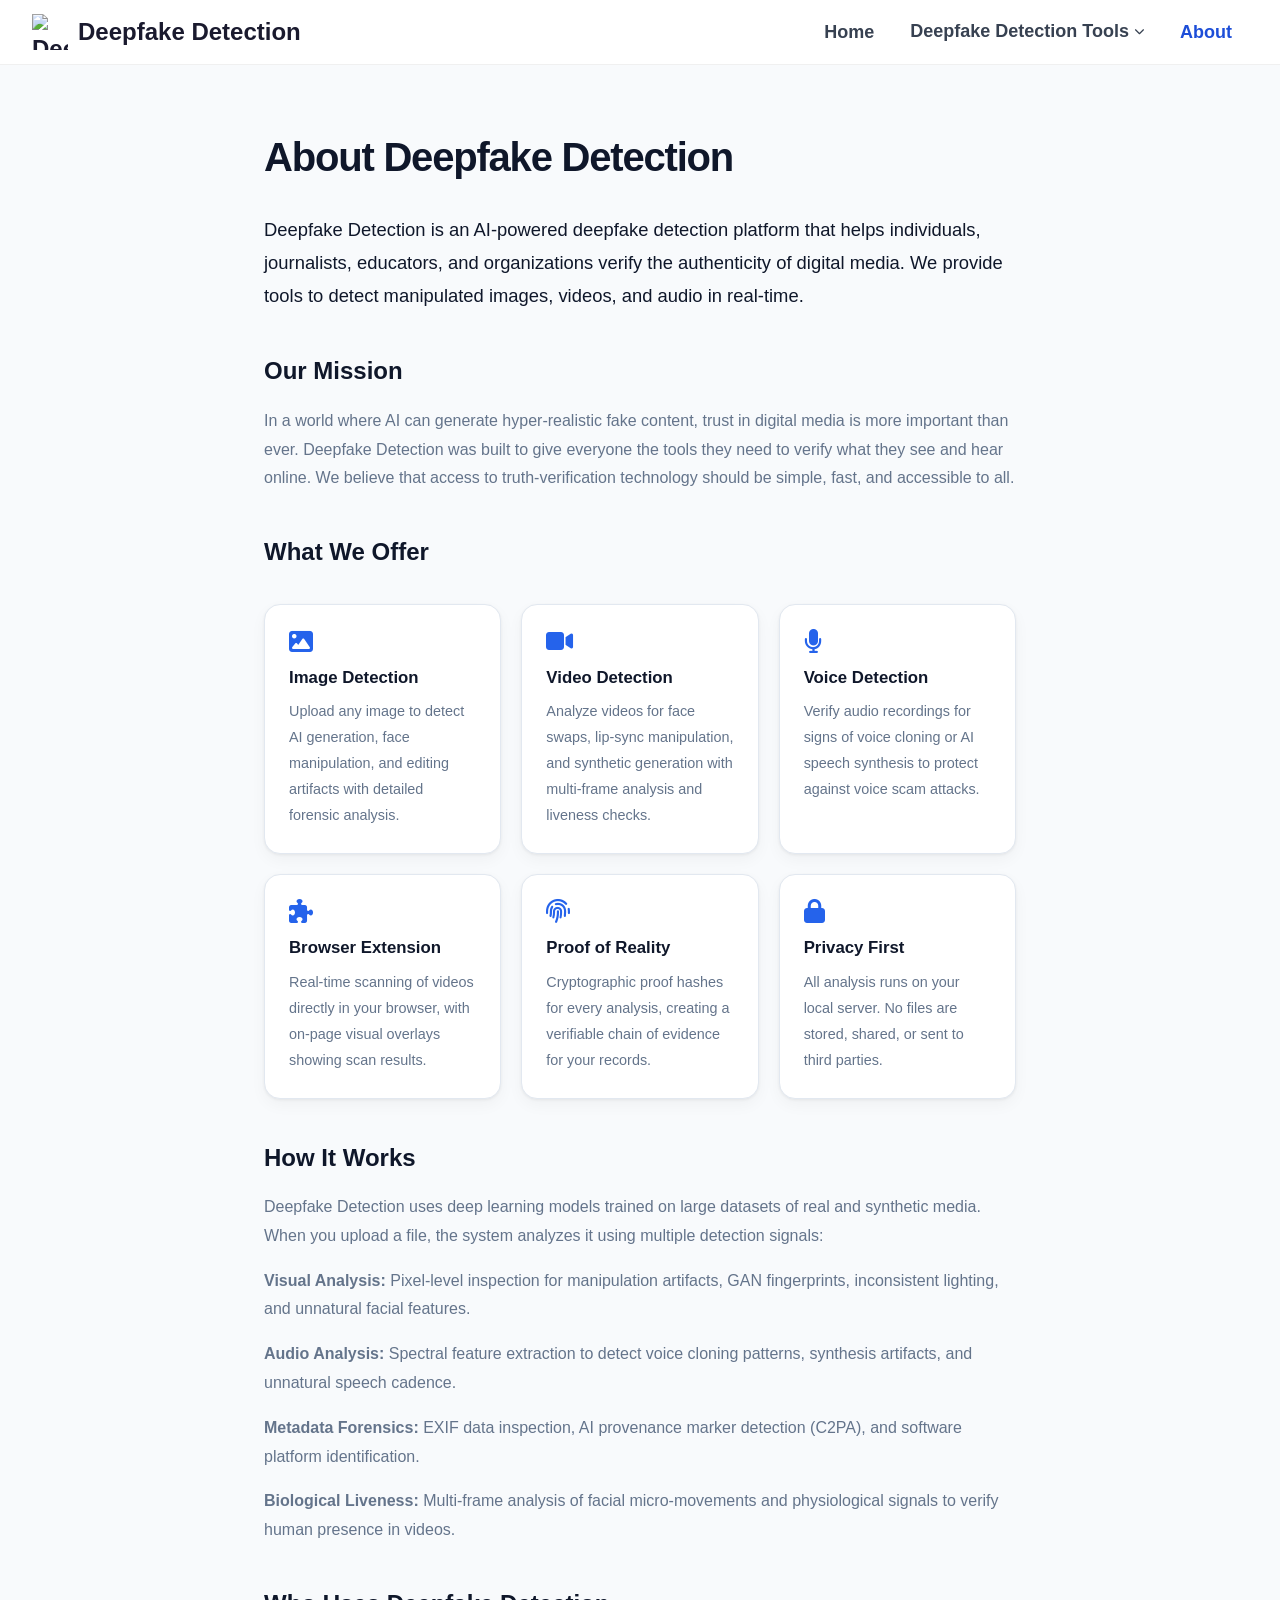
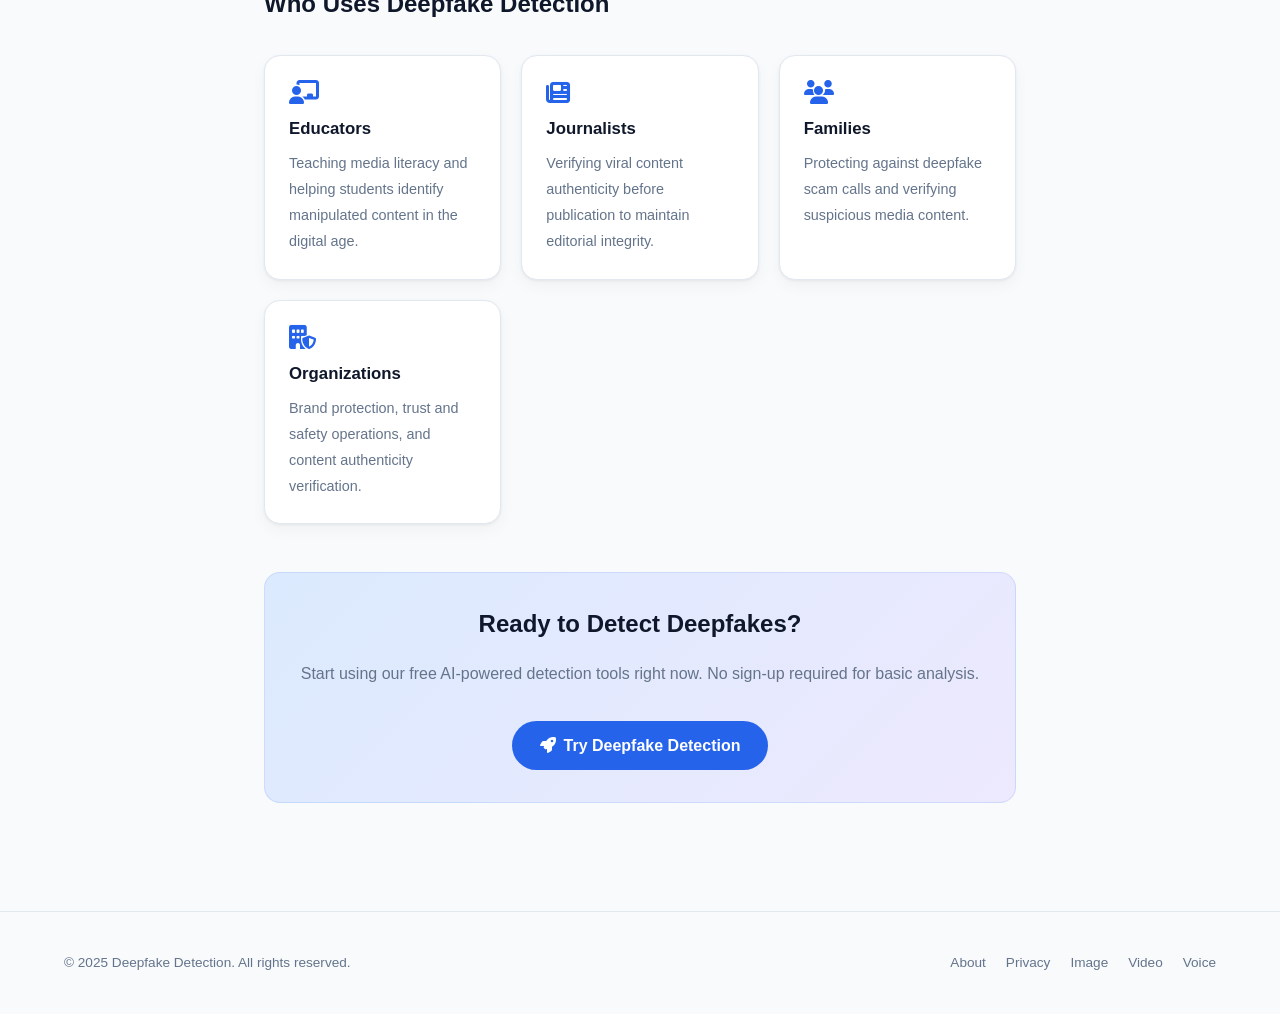
==== deepfake-shield/backend/templates/about.html @ c95b8a5d "27 2-update" ====
<!doctype html>
<html lang="en">
<head>
  <meta charset="utf-8">
  <meta name="viewport" content="width=device-width, initial-scale=1">
  <title>About - Deepfake Detection</title>
  <link rel="stylesheet" href="https://cdnjs.cloudflare.com/ajax/libs/font-awesome/6.4.0/css/all.min.css">
  <style>
    :root { --bg: #f8fafc; --ink: #0f172a; --muted: #64748b; --panel: #ffffff; --line: #e2e8f0; --accent: #2563eb; --accent-light: #dbeafe; --radius: 16px; --shadow: 0 1px 3px rgba(0,0,0,0.06), 0 6px 16px rgba(0,0,0,0.04); }
    * { box-sizing: border-box; margin: 0; padding: 0; }
    body { font-family: -apple-system, BlinkMacSystemFont, "Segoe UI", Roboto, sans-serif; color: var(--ink); background: var(--bg); line-height: 1.6; }
    a { color: var(--accent); text-decoration: none; }
    a:hover { text-decoration: underline; }

    .nav{position:sticky;top:0;z-index:100;background:#fff;border-bottom:1px solid #f0f0f0;padding:0 32px}
    .nav-inner{max-width:2589px;margin:0 auto;display:flex;align-items:center;justify-content:space-between;height:64px}
    .nav-brand{display:flex;align-items:center;gap:10px;font-weight:700;font-size:1.5rem;color:#1a1a2e}
    .nav-brand img{width:36px;height:36px}
    .nav-links{display:flex;align-items:center;gap:4px;flex-wrap:wrap}
    .nav-link{display:flex;align-items:center;padding:8px 16px;font-size:1.125rem;font-weight:600;color:#374151;border-radius:8px;transition:color .15s}
    .nav-link:hover,.nav-link.active{color:#1d4ed8;text-decoration:none}
    .nav-dropdown{position:relative}
    .nav-dropdown-btn{display:flex;align-items:center;gap:5px;padding:8px 16px;font-size:1.125rem;font-weight:600;color:#374151;border:none;background:none;cursor:pointer;border-radius:8px;font-family:inherit;transition:color .15s}
    .nav-dropdown-btn:hover{color:#1d4ed8}
    .nav-dropdown-btn i{font-size:.65rem;transition:transform .2s}
    .nav-dropdown-menu{display:none;position:absolute;top:100%;right:0;min-width:220px;background:#fff;border:1px solid #e8e8e8;border-radius:12px;box-shadow:0 8px 30px rgba(0,0,0,.1);padding:8px;margin-top:4px;z-index:200}
    .nav-dropdown:hover .nav-dropdown-menu{display:block}
    .nav-dropdown:hover .nav-dropdown-btn i{transform:rotate(180deg)}
    .nav-dropdown.open .nav-dropdown-menu{display:block}
    .nav-dropdown.open .nav-dropdown-btn i{transform:rotate(180deg)}
    .nav-dropdown-menu a{display:block;padding:10px 16px;font-size:.9rem;color:#333;border-radius:8px;font-weight:500}
    .nav-dropdown-menu a:hover{background:#f5f7ff;color:#2563eb}

    .container { max-width: 800px; margin: 0 auto; padding: 60px 24px; }
    h1 { font-size: 2.5rem; font-weight: 800; letter-spacing: -0.03em; margin-bottom: 24px; }
    h2 { font-size: 1.5rem; font-weight: 700; margin: 40px 0 16px; }
    p { color: var(--muted); margin-bottom: 16px; line-height: 1.8; }
    .hero-text { font-size: 1.15rem; color: var(--ink); margin-bottom: 32px; line-height: 1.8; }

    .features-grid { display: grid; grid-template-columns: repeat(auto-fit, minmax(220px, 1fr)); gap: 20px; margin: 32px 0; }
    .feature-card { padding: 24px; border-radius: var(--radius); background: var(--panel); border: 1px solid var(--line); box-shadow: var(--shadow); }
    .feature-card i { font-size: 1.5rem; color: var(--accent); margin-bottom: 12px; }
    .feature-card h3 { font-size: 1.05rem; margin-bottom: 8px; }
    .feature-card p { color: var(--muted); font-size: 0.9rem; margin: 0; }

    .team-section { margin-top: 48px; }
    .team-grid { display: grid; grid-template-columns: repeat(auto-fit, minmax(200px, 1fr)); gap: 20px; margin-top: 20px; }
    .team-card { padding: 24px; border-radius: var(--radius); background: var(--panel); border: 1px solid var(--line); text-align: center; }
    .team-avatar { width: 64px; height: 64px; border-radius: 50%; background: var(--accent-light); display: grid; place-items: center; margin: 0 auto 12px; }
    .team-avatar i { font-size: 1.5rem; color: var(--accent); }
    .team-card h3 { font-size: 1rem; margin-bottom: 4px; }
    .team-card p { color: var(--muted); font-size: 0.85rem; margin: 0; }

    .cta-box { margin-top: 48px; padding: 32px; border-radius: var(--radius); background: linear-gradient(135deg, var(--accent-light), #ede9fe); border: 1px solid rgba(37,99,235,0.12); text-align: center; }
    .cta-box h2 { margin-top: 0; }
    .cta-btn { display: inline-flex; align-items: center; gap: 8px; padding: 12px 28px; border-radius: 999px; background: var(--accent); color: white; font-weight: 700; margin-top: 16px; }
    .cta-btn:hover { text-decoration: none; transform: translateY(-1px); }

    .footer { padding: 40px 0; border-top: 1px solid var(--line); color: var(--muted); font-size: 0.85rem; margin-top: 48px; }
    .footer-inner { max-width: 1200px; margin: 0 auto; padding: 0 24px; display: flex; justify-content: space-between; align-items: center; flex-wrap: wrap; gap: 16px; }
    .footer-links { display: flex; gap: 20px; }
    .footer-links a { color: var(--muted); }

    @media (max-width: 640px) { .nav { padding: 0 18px; } .nav-links { display: none; } }
  </style>
</head>
<body>
  <nav class="nav">
    <div class="nav-inner">
      <a href="/" class="nav-brand"><img src="https://deepfakedetection.io/_next/image?url=%2Flogo-96x96.png&w=64&q=75" alt="Deepfake Detection Logo"> Deepfake Detection</a>
      <div class="nav-links">
        <a href="/" class="nav-link">Home</a>
        <div class="nav-dropdown" id="toolsDropdown">
          <button class="nav-dropdown-btn" onclick="document.getElementById('toolsDropdown').classList.toggle('open')">
            Deepfake Detection Tools <i class="fa-solid fa-chevron-down"></i>
          </button>
          <div class="nav-dropdown-menu">
            <a href="/deepfake-image-detection">Deepfake Image Detection</a>
            <a href="/deepfake-video-detection">Deepfake Video Detection</a>
            <a href="/deepfake-voice-detection">Deepfake Voice Detection</a>
          </div>
        </div>
        <a href="/about" class="nav-link active">About</a>
      </div>
    </div>
  </nav>

  <main class="container">
    <h1>About Deepfake Detection</h1>
    <p class="hero-text">Deepfake Detection is an AI-powered deepfake detection platform that helps individuals, journalists, educators, and organizations verify the authenticity of digital media. We provide tools to detect manipulated images, videos, and audio in real-time.</p>

    <h2>Our Mission</h2>
    <p>In a world where AI can generate hyper-realistic fake content, trust in digital media is more important than ever. Deepfake Detection was built to give everyone the tools they need to verify what they see and hear online. We believe that access to truth-verification technology should be simple, fast, and accessible to all.</p>

    <h2>What We Offer</h2>
    <div class="features-grid">
      <div class="feature-card">
        <i class="fa-solid fa-image"></i>
        <h3>Image Detection</h3>
        <p>Upload any image to detect AI generation, face manipulation, and editing artifacts with detailed forensic analysis.</p>
      </div>
      <div class="feature-card">
        <i class="fa-solid fa-video"></i>
        <h3>Video Detection</h3>
        <p>Analyze videos for face swaps, lip-sync manipulation, and synthetic generation with multi-frame analysis and liveness checks.</p>
      </div>
      <div class="feature-card">
        <i class="fa-solid fa-microphone"></i>
        <h3>Voice Detection</h3>
        <p>Verify audio recordings for signs of voice cloning or AI speech synthesis to protect against voice scam attacks.</p>
      </div>
      <div class="feature-card">
        <i class="fa-solid fa-puzzle-piece"></i>
        <h3>Browser Extension</h3>
        <p>Real-time scanning of videos directly in your browser, with on-page visual overlays showing scan results.</p>
      </div>
      <div class="feature-card">
        <i class="fa-solid fa-fingerprint"></i>
        <h3>Proof of Reality</h3>
        <p>Cryptographic proof hashes for every analysis, creating a verifiable chain of evidence for your records.</p>
      </div>
      <div class="feature-card">
        <i class="fa-solid fa-lock"></i>
        <h3>Privacy First</h3>
        <p>All analysis runs on your local server. No files are stored, shared, or sent to third parties.</p>
      </div>
    </div>

    <h2>How It Works</h2>
    <p>Deepfake Detection uses deep learning models trained on large datasets of real and synthetic media. When you upload a file, the system analyzes it using multiple detection signals:</p>
    <p><strong>Visual Analysis:</strong> Pixel-level inspection for manipulation artifacts, GAN fingerprints, inconsistent lighting, and unnatural facial features.</p>
    <p><strong>Audio Analysis:</strong> Spectral feature extraction to detect voice cloning patterns, synthesis artifacts, and unnatural speech cadence.</p>
    <p><strong>Metadata Forensics:</strong> EXIF data inspection, AI provenance marker detection (C2PA), and software platform identification.</p>
    <p><strong>Biological Liveness:</strong> Multi-frame analysis of facial micro-movements and physiological signals to verify human presence in videos.</p>

    <h2>Who Uses Deepfake Detection</h2>
    <div class="features-grid">
      <div class="feature-card">
        <i class="fa-solid fa-chalkboard-teacher"></i>
        <h3>Educators</h3>
        <p>Teaching media literacy and helping students identify manipulated content in the digital age.</p>
      </div>
      <div class="feature-card">
        <i class="fa-solid fa-newspaper"></i>
        <h3>Journalists</h3>
        <p>Verifying viral content authenticity before publication to maintain editorial integrity.</p>
      </div>
      <div class="feature-card">
        <i class="fa-solid fa-users"></i>
        <h3>Families</h3>
        <p>Protecting against deepfake scam calls and verifying suspicious media content.</p>
      </div>
      <div class="feature-card">
        <i class="fa-solid fa-building-shield"></i>
        <h3>Organizations</h3>
        <p>Brand protection, trust and safety operations, and content authenticity verification.</p>
      </div>
    </div>

    <div class="cta-box">
      <h2>Ready to Detect Deepfakes?</h2>
      <p>Start using our free AI-powered detection tools right now. No sign-up required for basic analysis.</p>
      <a href="/deepfake-image-detection" class="cta-btn"><i class="fa-solid fa-rocket"></i> Try Deepfake Detection</a>
    </div>
  </main>

  <footer class="footer">
    <div class="footer-inner">
      <span>&copy; 2025 Deepfake Detection. All rights reserved.</span>
      <div class="footer-links">
        <a href="/about">About</a>
        <a href="/privacy-policy">Privacy</a>
        <a href="/deepfake-image-detection">Image</a>
        <a href="/deepfake-video-detection">Video</a>
        <a href="/deepfake-voice-detection">Voice</a>
      </div>
    </div>
  </footer>
</body>
</html>
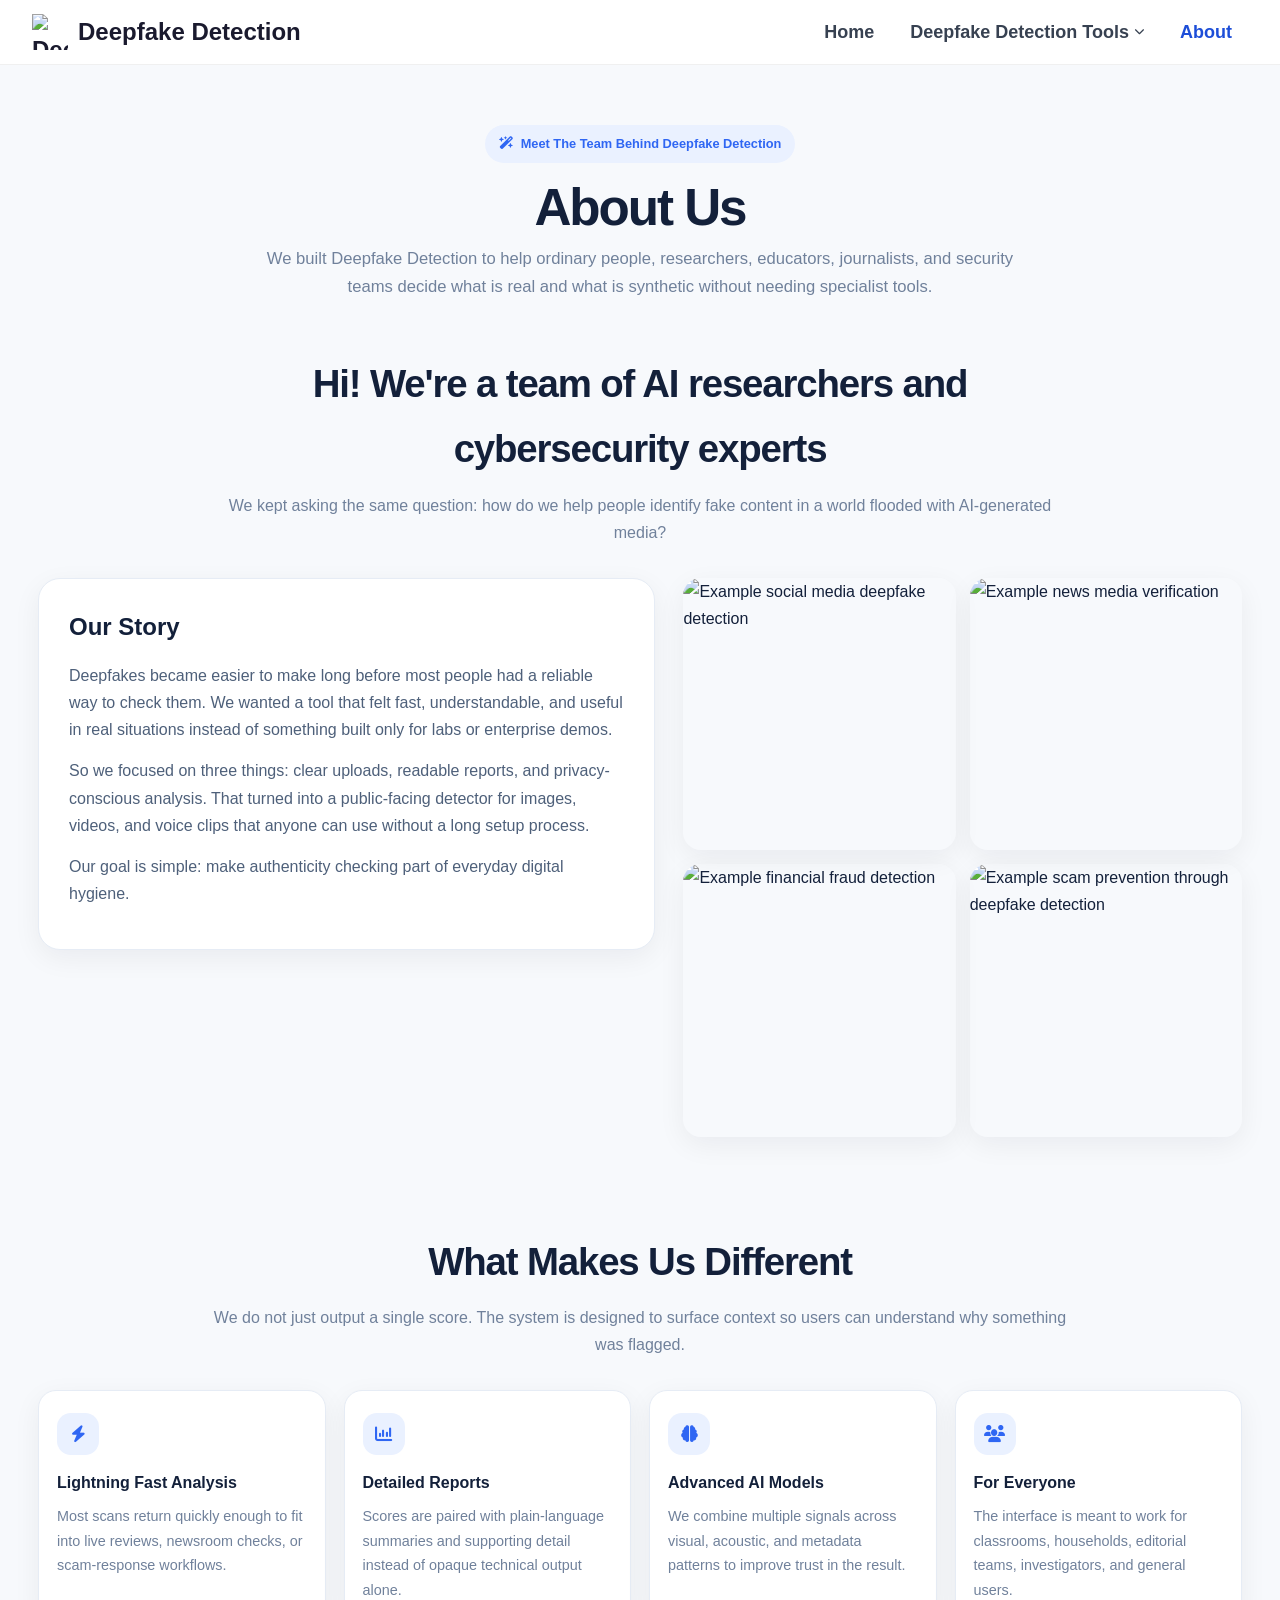
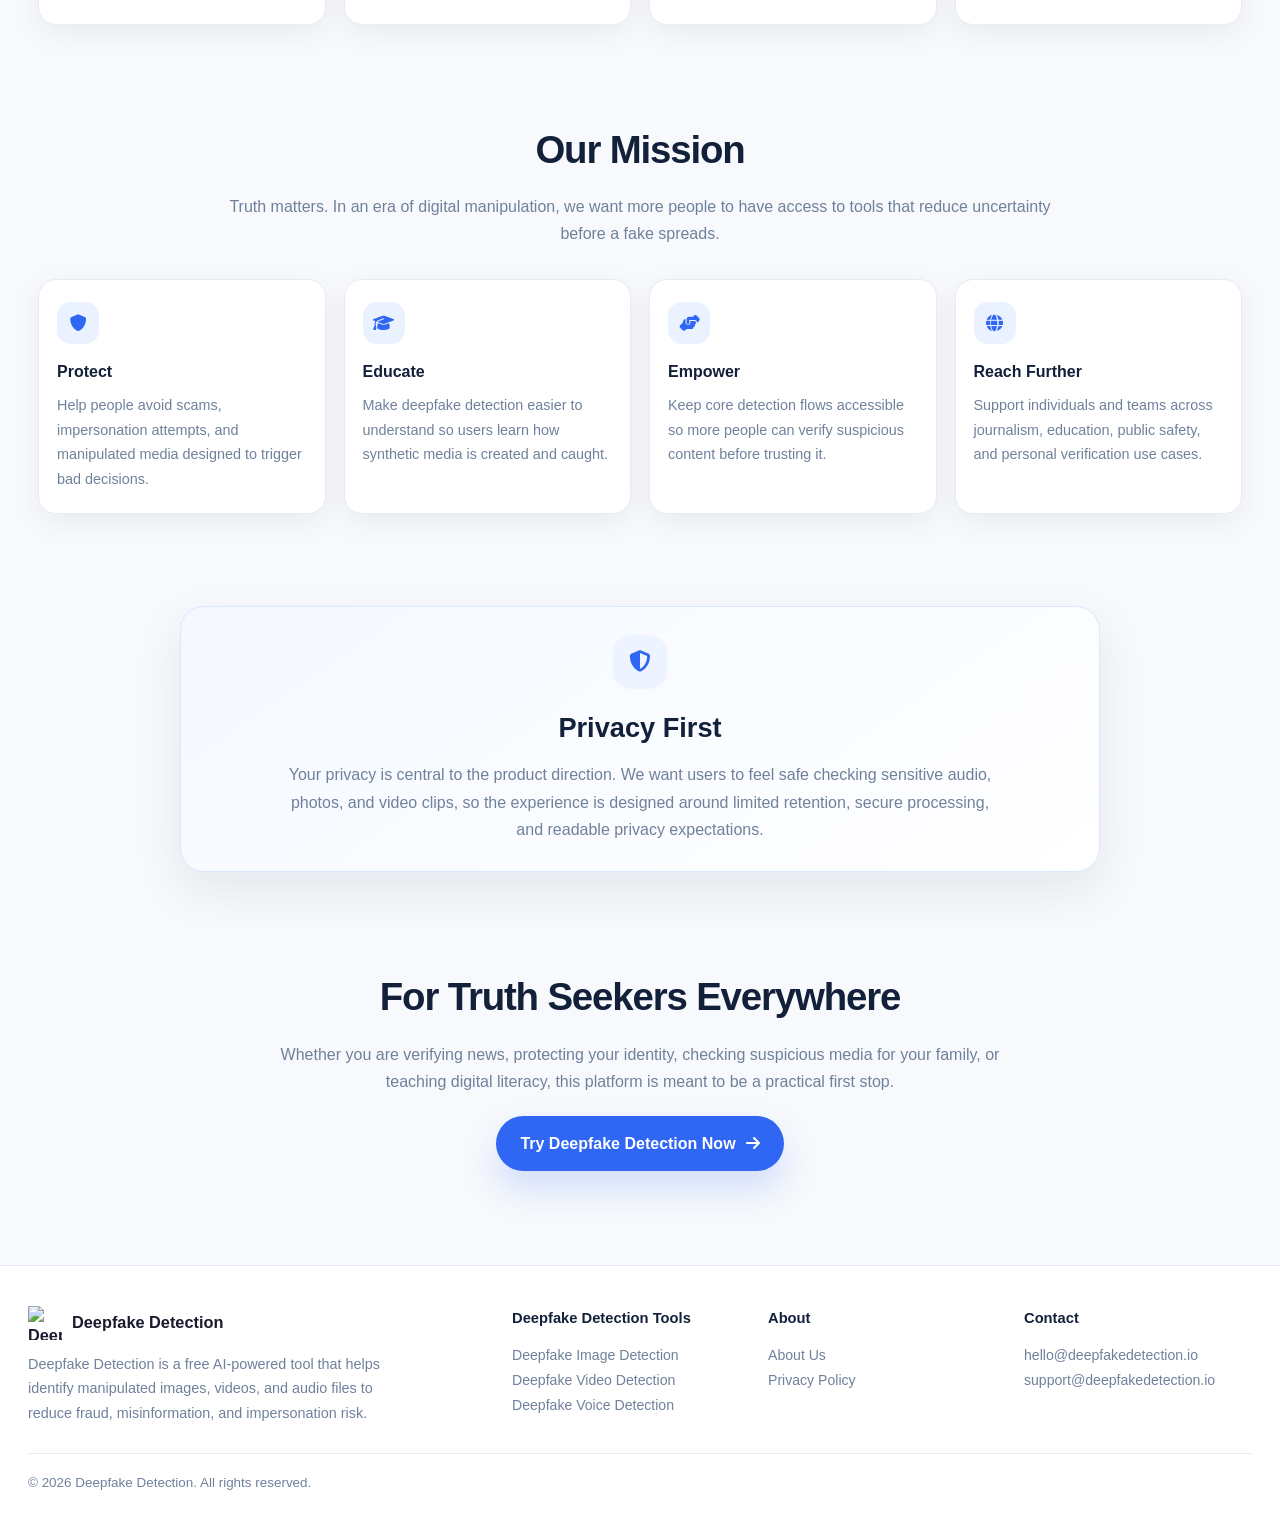
==== commit fe6995b9: "Redesign site pages to match reference site visual language - Rewrite about.html: hero section, stor" ====
--- a/deepfake-shield/backend/templates/about.html
+++ b/deepfake-shield/backend/templates/about.html
@@ -3,65 +3,70 @@
 <head>
   <meta charset="utf-8">
   <meta name="viewport" content="width=device-width, initial-scale=1">
-  <title>About - Deepfake Detection</title>
+  <title>About Us - Deepfake Detection</title>
+  <link rel="icon" type="image/png" href="https://deepfakedetection.io/_next/image?url=%2Flogo-96x96.png&w=64&q=75">
   <link rel="stylesheet" href="https://cdnjs.cloudflare.com/ajax/libs/font-awesome/6.4.0/css/all.min.css">
   <style>
-    :root { --bg: #f8fafc; --ink: #0f172a; --muted: #64748b; --panel: #ffffff; --line: #e2e8f0; --accent: #2563eb; --accent-light: #dbeafe; --radius: 16px; --shadow: 0 1px 3px rgba(0,0,0,0.06), 0 6px 16px rgba(0,0,0,0.04); }
-    * { box-sizing: border-box; margin: 0; padding: 0; }
-    body { font-family: -apple-system, BlinkMacSystemFont, "Segoe UI", Roboto, sans-serif; color: var(--ink); background: var(--bg); line-height: 1.6; }
-    a { color: var(--accent); text-decoration: none; }
-    a:hover { text-decoration: underline; }
-
+    :root{--bg:#f7f9fc;--panel:#fff;--ink:#13203a;--muted:#70819b;--line:#e6ecf5;--accent:#2f66f3;--accent-soft:#eaf1ff;--shadow:0 8px 28px rgba(17,24,39,.06);--shadow-lg:0 18px 48px rgba(17,24,39,.08)}
+    *{box-sizing:border-box;margin:0;padding:0}
+    body{font-family:-apple-system,BlinkMacSystemFont,"Segoe UI",Roboto,Helvetica,Arial,sans-serif;background:var(--bg);color:var(--ink);line-height:1.7}
+    a{color:inherit;text-decoration:none}
+    img{display:block;max-width:100%}
     .nav{position:sticky;top:0;z-index:100;background:#fff;border-bottom:1px solid #f0f0f0;padding:0 32px}
     .nav-inner{max-width:2589px;margin:0 auto;display:flex;align-items:center;justify-content:space-between;height:64px}
     .nav-brand{display:flex;align-items:center;gap:10px;font-weight:700;font-size:1.5rem;color:#1a1a2e}
     .nav-brand img{width:36px;height:36px}
     .nav-links{display:flex;align-items:center;gap:4px;flex-wrap:wrap}
     .nav-link{display:flex;align-items:center;padding:8px 16px;font-size:1.125rem;font-weight:600;color:#374151;border-radius:8px;transition:color .15s}
-    .nav-link:hover,.nav-link.active{color:#1d4ed8;text-decoration:none}
+    .nav-link:hover,.nav-link.active{color:#1d4ed8}
     .nav-dropdown{position:relative}
     .nav-dropdown-btn{display:flex;align-items:center;gap:5px;padding:8px 16px;font-size:1.125rem;font-weight:600;color:#374151;border:none;background:none;cursor:pointer;border-radius:8px;font-family:inherit;transition:color .15s}
     .nav-dropdown-btn:hover{color:#1d4ed8}
     .nav-dropdown-btn i{font-size:.65rem;transition:transform .2s}
     .nav-dropdown-menu{display:none;position:absolute;top:100%;right:0;min-width:220px;background:#fff;border:1px solid #e8e8e8;border-radius:12px;box-shadow:0 8px 30px rgba(0,0,0,.1);padding:8px;margin-top:4px;z-index:200}
-    .nav-dropdown:hover .nav-dropdown-menu{display:block}
-    .nav-dropdown:hover .nav-dropdown-btn i{transform:rotate(180deg)}
-    .nav-dropdown.open .nav-dropdown-menu{display:block}
-    .nav-dropdown.open .nav-dropdown-btn i{transform:rotate(180deg)}
+    .nav-dropdown:hover .nav-dropdown-menu,.nav-dropdown.open .nav-dropdown-menu{display:block}
+    .nav-dropdown:hover .nav-dropdown-btn i,.nav-dropdown.open .nav-dropdown-btn i{transform:rotate(180deg)}
     .nav-dropdown-menu a{display:block;padding:10px 16px;font-size:.9rem;color:#333;border-radius:8px;font-weight:500}
-    .nav-dropdown-menu a:hover{background:#f5f7ff;color:#2563eb}
-
-    .container { max-width: 800px; margin: 0 auto; padding: 60px 24px; }
-    h1 { font-size: 2.5rem; font-weight: 800; letter-spacing: -0.03em; margin-bottom: 24px; }
-    h2 { font-size: 1.5rem; font-weight: 700; margin: 40px 0 16px; }
-    p { color: var(--muted); margin-bottom: 16px; line-height: 1.8; }
-    .hero-text { font-size: 1.15rem; color: var(--ink); margin-bottom: 32px; line-height: 1.8; }
-
-    .features-grid { display: grid; grid-template-columns: repeat(auto-fit, minmax(220px, 1fr)); gap: 20px; margin: 32px 0; }
-    .feature-card { padding: 24px; border-radius: var(--radius); background: var(--panel); border: 1px solid var(--line); box-shadow: var(--shadow); }
-    .feature-card i { font-size: 1.5rem; color: var(--accent); margin-bottom: 12px; }
-    .feature-card h3 { font-size: 1.05rem; margin-bottom: 8px; }
-    .feature-card p { color: var(--muted); font-size: 0.9rem; margin: 0; }
-
-    .team-section { margin-top: 48px; }
-    .team-grid { display: grid; grid-template-columns: repeat(auto-fit, minmax(200px, 1fr)); gap: 20px; margin-top: 20px; }
-    .team-card { padding: 24px; border-radius: var(--radius); background: var(--panel); border: 1px solid var(--line); text-align: center; }
-    .team-avatar { width: 64px; height: 64px; border-radius: 50%; background: var(--accent-light); display: grid; place-items: center; margin: 0 auto 12px; }
-    .team-avatar i { font-size: 1.5rem; color: var(--accent); }
-    .team-card h3 { font-size: 1rem; margin-bottom: 4px; }
-    .team-card p { color: var(--muted); font-size: 0.85rem; margin: 0; }
-
-    .cta-box { margin-top: 48px; padding: 32px; border-radius: var(--radius); background: linear-gradient(135deg, var(--accent-light), #ede9fe); border: 1px solid rgba(37,99,235,0.12); text-align: center; }
-    .cta-box h2 { margin-top: 0; }
-    .cta-btn { display: inline-flex; align-items: center; gap: 8px; padding: 12px 28px; border-radius: 999px; background: var(--accent); color: white; font-weight: 700; margin-top: 16px; }
-    .cta-btn:hover { text-decoration: none; transform: translateY(-1px); }
-
-    .footer { padding: 40px 0; border-top: 1px solid var(--line); color: var(--muted); font-size: 0.85rem; margin-top: 48px; }
-    .footer-inner { max-width: 1200px; margin: 0 auto; padding: 0 24px; display: flex; justify-content: space-between; align-items: center; flex-wrap: wrap; gap: 16px; }
-    .footer-links { display: flex; gap: 20px; }
-    .footer-links a { color: var(--muted); }
-
-    @media (max-width: 640px) { .nav { padding: 0 18px; } .nav-links { display: none; } }
+    .nav-dropdown-menu a:hover,.nav-dropdown-menu a.active{background:#f5f7ff;color:#2563eb}
+    .container{max-width:1260px;margin:0 auto;padding:0 28px}
+    .hero{padding:60px 0 28px;text-align:center}
+    .hero-badge{display:inline-flex;align-items:center;gap:8px;padding:8px 14px;border-radius:999px;background:var(--accent-soft);color:var(--accent);font-size:.8rem;font-weight:700;margin-bottom:18px}
+    .hero h1{font-size:clamp(2.6rem,4vw,4.1rem);line-height:1.05;letter-spacing:-.04em;margin-bottom:10px}
+    .hero p{max-width:760px;margin:0 auto;color:var(--muted);font-size:1.04rem}
+    .section{padding:22px 0 70px}
+    .section-heading{text-align:center;max-width:860px;margin:0 auto 32px}
+    .section-heading h2{font-size:clamp(2rem,3vw,2.6rem);letter-spacing:-.03em;margin-bottom:10px}
+    .section-heading p{color:var(--muted);font-size:1rem}
+    .story-grid{display:grid;grid-template-columns:minmax(0,1.05fr) minmax(0,.95fr);gap:28px;align-items:start}
+    .story-copy{background:#fff;border:1px solid var(--line);border-radius:22px;padding:28px 30px;box-shadow:var(--shadow)}
+    .story-copy h3{font-size:1.5rem;margin-bottom:14px}
+    .story-copy p{color:#4e607a;margin-bottom:14px}
+    .story-gallery{display:grid;grid-template-columns:repeat(2,minmax(0,1fr));gap:14px}
+    .story-gallery img{width:100%;aspect-ratio:1/1;border-radius:18px;object-fit:cover;box-shadow:var(--shadow)}
+    .difference-grid,.mission-grid{display:grid;grid-template-columns:repeat(4,minmax(0,1fr));gap:18px}
+    .difference-card,.mission-card{background:#fff;border:1px solid var(--line);border-radius:18px;padding:22px 18px;box-shadow:var(--shadow)}
+    .difference-card i,.mission-card i{width:42px;height:42px;border-radius:14px;background:var(--accent-soft);display:grid;place-items:center;color:var(--accent);font-size:1.05rem;margin-bottom:14px}
+    .difference-card h4,.mission-card h4{font-size:1rem;margin-bottom:8px}
+    .difference-card p,.mission-card p{color:var(--muted);font-size:.9rem}
+    .privacy-panel{max-width:920px;margin:0 auto;background:linear-gradient(145deg,#f4f8ff,#fff);border:1px solid #dbe6ff;border-radius:24px;padding:28px 30px;box-shadow:var(--shadow-lg);text-align:center}
+    .privacy-panel .shield{width:54px;height:54px;border-radius:18px;margin:0 auto 16px;background:#eef4ff;color:var(--accent);display:grid;place-items:center;font-size:1.35rem}
+    .privacy-panel h3{font-size:1.7rem;margin-bottom:10px}
+    .privacy-panel p{color:var(--muted);max-width:720px;margin:0 auto}
+    .truth-section{max-width:920px;margin:0 auto;text-align:center}
+    .truth-section h2{font-size:clamp(2rem,3vw,2.6rem);margin-bottom:12px;letter-spacing:-.03em}
+    .truth-section p{color:var(--muted);max-width:720px;margin:0 auto 20px}
+    .cta-link{display:inline-flex;align-items:center;gap:10px;padding:14px 24px;border-radius:999px;background:var(--accent);color:#fff;font-weight:700;box-shadow:0 18px 34px rgba(47,102,243,.18)}
+    .footer{border-top:1px solid var(--line);background:#fff;margin-top:24px}
+    .footer-inner{max-width:1280px;margin:0 auto;padding:40px 28px 28px}
+    .footer-grid{display:grid;grid-template-columns:2fr 1fr 1fr 1fr;gap:28px}
+    .footer-brand{display:flex;align-items:center;gap:10px;font-weight:700;color:#1a1a2e;font-size:1.02rem;margin-bottom:12px}
+    .footer-brand img{width:34px;height:34px}
+    .footer-copy{color:var(--muted);font-size:.9rem;max-width:360px}
+    .footer-col h4{font-size:.92rem;margin-bottom:12px}
+    .footer-col a,.footer-col p{display:block;color:var(--muted);font-size:.88rem;line-height:1.8}
+    .footer-bottom{margin-top:28px;padding-top:18px;border-top:1px solid var(--line);color:var(--muted);font-size:.84rem}
+    @media (max-width:1024px){.story-grid,.difference-grid,.mission-grid,.footer-grid{grid-template-columns:1fr 1fr}.story-copy{order:2}.story-gallery{order:1}}
+    @media (max-width:760px){.nav{padding:0 18px}.nav-links{display:none}.container{padding:0 18px}.story-grid,.difference-grid,.mission-grid,.footer-grid{grid-template-columns:1fr}.hero{padding-top:40px}}
   </style>
 </head>
 <body>
@@ -84,96 +89,96 @@
       </div>
     </div>
   </nav>
-
   <main class="container">
-    <h1>About Deepfake Detection</h1>
-    <p class="hero-text">Deepfake Detection is an AI-powered deepfake detection platform that helps individuals, journalists, educators, and organizations verify the authenticity of digital media. We provide tools to detect manipulated images, videos, and audio in real-time.</p>
-
-    <h2>Our Mission</h2>
-    <p>In a world where AI can generate hyper-realistic fake content, trust in digital media is more important than ever. Deepfake Detection was built to give everyone the tools they need to verify what they see and hear online. We believe that access to truth-verification technology should be simple, fast, and accessible to all.</p>
-
-    <h2>What We Offer</h2>
-    <div class="features-grid">
-      <div class="feature-card">
-        <i class="fa-solid fa-image"></i>
-        <h3>Image Detection</h3>
-        <p>Upload any image to detect AI generation, face manipulation, and editing artifacts with detailed forensic analysis.</p>
+    <section class="hero">
+      <div class="hero-badge"><i class="fa-solid fa-wand-magic-sparkles"></i> Meet The Team Behind Deepfake Detection</div>
+      <h1>About Us</h1>
+      <p>We built Deepfake Detection to help ordinary people, researchers, educators, journalists, and security teams decide what is real and what is synthetic without needing specialist tools.</p>
+    </section>
+    <section class="section">
+      <div class="section-heading">
+        <h2>Hi! We're a team of AI researchers and cybersecurity experts</h2>
+        <p>We kept asking the same question: how do we help people identify fake content in a world flooded with AI-generated media?</p>
       </div>
-      <div class="feature-card">
-        <i class="fa-solid fa-video"></i>
-        <h3>Video Detection</h3>
-        <p>Analyze videos for face swaps, lip-sync manipulation, and synthetic generation with multi-frame analysis and liveness checks.</p>
+      <div class="story-grid">
+        <div class="story-copy">
+          <h3>Our Story</h3>
+          <p>Deepfakes became easier to make long before most people had a reliable way to check them. We wanted a tool that felt fast, understandable, and useful in real situations instead of something built only for labs or enterprise demos.</p>
+          <p>So we focused on three things: clear uploads, readable reports, and privacy-conscious analysis. That turned into a public-facing detector for images, videos, and voice clips that anyone can use without a long setup process.</p>
+          <p>Our goal is simple: make authenticity checking part of everyday digital hygiene.</p>
+        </div>
+        <div class="story-gallery">
+          <img src="https://deepfakedetection.io/images/page/fake-social-girl.webp" alt="Example social media deepfake detection">
+          <img src="https://deepfakedetection.io/images/page/news.webp" alt="Example news media verification">
+          <img src="https://deepfakedetection.io/images/page/fake-finance-info.webp" alt="Example financial fraud detection">
+          <img src="https://deepfakedetection.io/images/page/cheat.webp" alt="Example scam prevention through deepfake detection">
+        </div>
       </div>
-      <div class="feature-card">
-        <i class="fa-solid fa-microphone"></i>
-        <h3>Voice Detection</h3>
-        <p>Verify audio recordings for signs of voice cloning or AI speech synthesis to protect against voice scam attacks.</p>
+    </section>
+    <section class="section">
+      <div class="section-heading">
+        <h2>What Makes Us Different</h2>
+        <p>We do not just output a single score. The system is designed to surface context so users can understand why something was flagged.</p>
       </div>
-      <div class="feature-card">
-        <i class="fa-solid fa-puzzle-piece"></i>
-        <h3>Browser Extension</h3>
-        <p>Real-time scanning of videos directly in your browser, with on-page visual overlays showing scan results.</p>
+      <div class="difference-grid">
+        <article class="difference-card"><i class="fa-solid fa-bolt"></i><h4>Lightning Fast Analysis</h4><p>Most scans return quickly enough to fit into live reviews, newsroom checks, or scam-response workflows.</p></article>
+        <article class="difference-card"><i class="fa-solid fa-chart-column"></i><h4>Detailed Reports</h4><p>Scores are paired with plain-language summaries and supporting detail instead of opaque technical output alone.</p></article>
+        <article class="difference-card"><i class="fa-solid fa-brain"></i><h4>Advanced AI Models</h4><p>We combine multiple signals across visual, acoustic, and metadata patterns to improve trust in the result.</p></article>
+        <article class="difference-card"><i class="fa-solid fa-users"></i><h4>For Everyone</h4><p>The interface is meant to work for classrooms, households, editorial teams, investigators, and general users.</p></article>
       </div>
-      <div class="feature-card">
-        <i class="fa-solid fa-fingerprint"></i>
-        <h3>Proof of Reality</h3>
-        <p>Cryptographic proof hashes for every analysis, creating a verifiable chain of evidence for your records.</p>
+    </section>
+    <section class="section">
+      <div class="section-heading">
+        <h2>Our Mission</h2>
+        <p>Truth matters. In an era of digital manipulation, we want more people to have access to tools that reduce uncertainty before a fake spreads.</p>
       </div>
-      <div class="feature-card">
-        <i class="fa-solid fa-lock"></i>
+      <div class="mission-grid">
+        <article class="mission-card"><i class="fa-solid fa-shield"></i><h4>Protect</h4><p>Help people avoid scams, impersonation attempts, and manipulated media designed to trigger bad decisions.</p></article>
+        <article class="mission-card"><i class="fa-solid fa-graduation-cap"></i><h4>Educate</h4><p>Make deepfake detection easier to understand so users learn how synthetic media is created and caught.</p></article>
+        <article class="mission-card"><i class="fa-solid fa-handshake-angle"></i><h4>Empower</h4><p>Keep core detection flows accessible so more people can verify suspicious content before trusting it.</p></article>
+        <article class="mission-card"><i class="fa-solid fa-globe"></i><h4>Reach Further</h4><p>Support individuals and teams across journalism, education, public safety, and personal verification use cases.</p></article>
+      </div>
+    </section>
+    <section class="section">
+      <div class="privacy-panel">
+        <div class="shield"><i class="fa-solid fa-shield-halved"></i></div>
         <h3>Privacy First</h3>
-        <p>All analysis runs on your local server. No files are stored, shared, or sent to third parties.</p>
+        <p>Your privacy is central to the product direction. We want users to feel safe checking sensitive audio, photos, and video clips, so the experience is designed around limited retention, secure processing, and readable privacy expectations.</p>
       </div>
-    </div>
-
-    <h2>How It Works</h2>
-    <p>Deepfake Detection uses deep learning models trained on large datasets of real and synthetic media. When you upload a file, the system analyzes it using multiple detection signals:</p>
-    <p><strong>Visual Analysis:</strong> Pixel-level inspection for manipulation artifacts, GAN fingerprints, inconsistent lighting, and unnatural facial features.</p>
-    <p><strong>Audio Analysis:</strong> Spectral feature extraction to detect voice cloning patterns, synthesis artifacts, and unnatural speech cadence.</p>
-    <p><strong>Metadata Forensics:</strong> EXIF data inspection, AI provenance marker detection (C2PA), and software platform identification.</p>
-    <p><strong>Biological Liveness:</strong> Multi-frame analysis of facial micro-movements and physiological signals to verify human presence in videos.</p>
-
-    <h2>Who Uses Deepfake Detection</h2>
-    <div class="features-grid">
-      <div class="feature-card">
-        <i class="fa-solid fa-chalkboard-teacher"></i>
-        <h3>Educators</h3>
-        <p>Teaching media literacy and helping students identify manipulated content in the digital age.</p>
+    </section>
+    <section class="section">
+      <div class="truth-section">
+        <h2>For Truth Seekers Everywhere</h2>
+        <p>Whether you are verifying news, protecting your identity, checking suspicious media for your family, or teaching digital literacy, this platform is meant to be a practical first stop.</p>
+        <a href="/deepfake-image-detection" class="cta-link">Try Deepfake Detection Now <i class="fa-solid fa-arrow-right"></i></a>
       </div>
-      <div class="feature-card">
-        <i class="fa-solid fa-newspaper"></i>
-        <h3>Journalists</h3>
-        <p>Verifying viral content authenticity before publication to maintain editorial integrity.</p>
-      </div>
-      <div class="feature-card">
-        <i class="fa-solid fa-users"></i>
-        <h3>Families</h3>
-        <p>Protecting against deepfake scam calls and verifying suspicious media content.</p>
-      </div>
-      <div class="feature-card">
-        <i class="fa-solid fa-building-shield"></i>
-        <h3>Organizations</h3>
-        <p>Brand protection, trust and safety operations, and content authenticity verification.</p>
-      </div>
-    </div>
-
-    <div class="cta-box">
-      <h2>Ready to Detect Deepfakes?</h2>
-      <p>Start using our free AI-powered detection tools right now. No sign-up required for basic analysis.</p>
-      <a href="/deepfake-image-detection" class="cta-btn"><i class="fa-solid fa-rocket"></i> Try Deepfake Detection</a>
-    </div>
+    </section>
   </main>
-
   <footer class="footer">
     <div class="footer-inner">
-      <span>&copy; 2025 Deepfake Detection. All rights reserved.</span>
-      <div class="footer-links">
-        <a href="/about">About</a>
-        <a href="/privacy-policy">Privacy</a>
-        <a href="/deepfake-image-detection">Image</a>
-        <a href="/deepfake-video-detection">Video</a>
-        <a href="/deepfake-voice-detection">Voice</a>
+      <div class="footer-grid">
+        <div>
+          <div class="footer-brand"><img src="https://deepfakedetection.io/_next/image?url=%2Flogo-96x96.png&w=64&q=75" alt="Deepfake Detection Logo"> Deepfake Detection</div>
+          <p class="footer-copy">Deepfake Detection is a free AI-powered tool that helps identify manipulated images, videos, and audio files to reduce fraud, misinformation, and impersonation risk.</p>
+        </div>
+        <div class="footer-col">
+          <h4>Deepfake Detection Tools</h4>
+          <a href="/deepfake-image-detection">Deepfake Image Detection</a>
+          <a href="/deepfake-video-detection">Deepfake Video Detection</a>
+          <a href="/deepfake-voice-detection">Deepfake Voice Detection</a>
+        </div>
+        <div class="footer-col">
+          <h4>About</h4>
+          <a href="/about">About Us</a>
+          <a href="/privacy-policy">Privacy Policy</a>
+        </div>
+        <div class="footer-col">
+          <h4>Contact</h4>
+          <p>hello@deepfakedetection.io</p>
+          <p>support@deepfakedetection.io</p>
+        </div>
       </div>
+      <div class="footer-bottom">&copy; 2026 Deepfake Detection. All rights reserved.</div>
     </div>
   </footer>
 </body>
